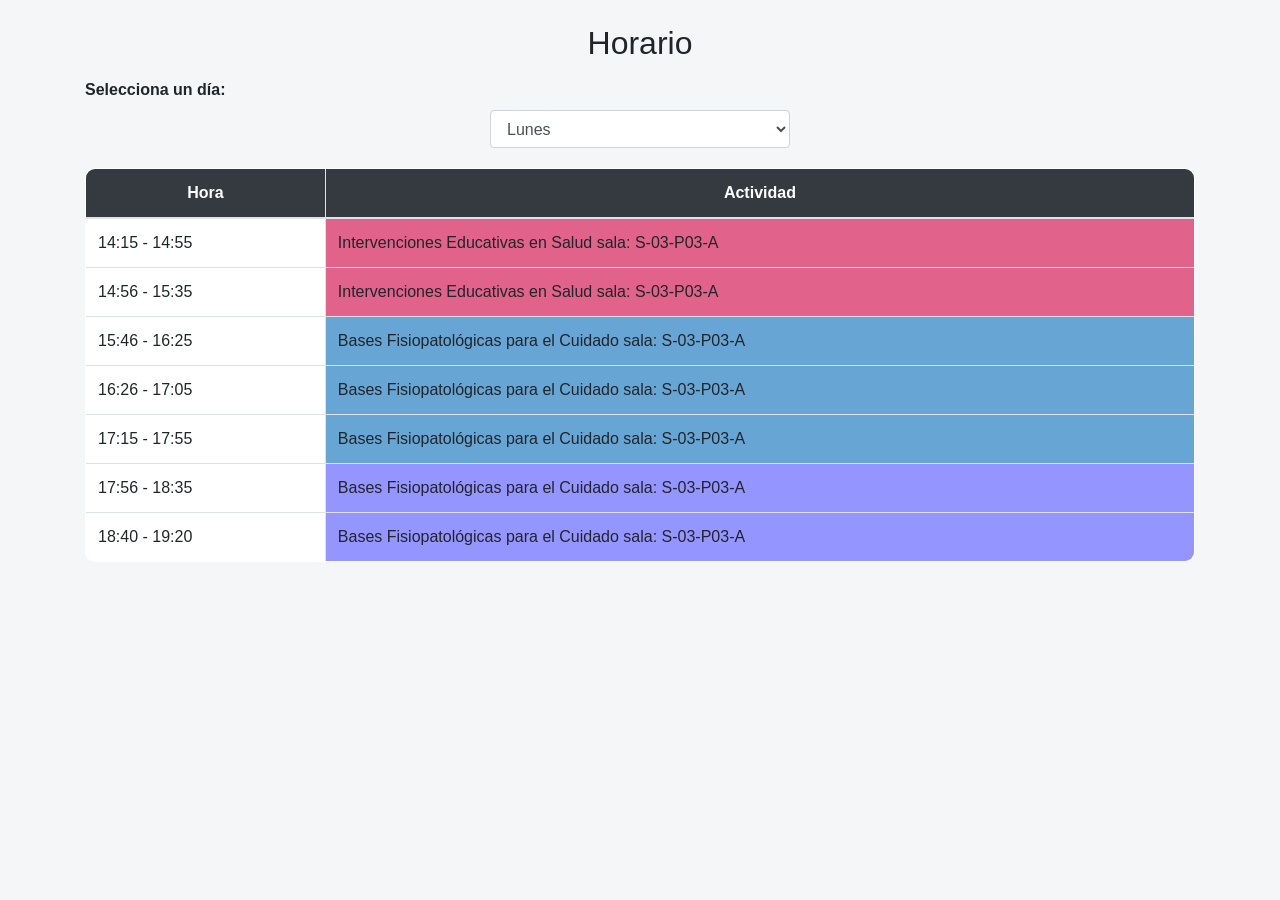
==== index.html @ 84e28de3 "Update and rename indexv6.html to index.html" ====
<!DOCTYPE html>
<html lang="es">
<head>
    <meta charset="UTF-8">
    <meta name="viewport" content="width=device-width, initial-scale=1.0">
    <title>Horario</title>
    <link href="https://stackpath.bootstrapcdn.com/bootstrap/4.5.2/css/bootstrap.min.css" rel="stylesheet">

    <style>
        body {
            background-color: #f4f6f8;
        }

        h1 {
            text-align: center;
            font-size: 2rem;
        }

        /* Contenedor tabla */
        .schedule-table {
            margin-top: 20px;
            border-radius: 10px;
            overflow: hidden;
            background: white;
        }

        thead th {
            background-color: #343a40;
            color: white;
            text-align: center;
        }

        tbody td {
            vertical-align: middle;
        }

        .no-schedule {
            color: red;
            text-align: center;
            margin-top: 20px;
            font-weight: bold;
        }

        /* Colores asignaturas */
        .intervenciones { background-color: #e1628b; }
        .intervenciones2 { background-color: #62e1c9; }
        .bases-fisiopatologicas { background-color: #67a6d4; }
        .bases2-fisiopatologicas { background-color: #9595ff; }
        .fundamentos-salud { background-color: #e1a557; }
        .ingles-basico { background-color: #a05cd4; }
        .proceso-enfermeria { background-color: #82ba6d; }
        .gestion-salud-mental {background-color: #c78a6b;}
        .gestion2-salud-mental {background-color: #82ba6d;}

        /* Selector optimizado para móviles */
        #daySelect {
            max-width: 300px;
            margin: 0 auto;
            font-size: 1rem;
        }

        /* Responsive: tarjetas en móviles */
        @media (max-width: 576px) {
            h1 {
                font-size: 1.5rem;
            }

            /* Centrar y compactar selector */
            .form-group {
                text-align: center;
            }
            #daySelect {
                font-size: 0.9rem;
                padding: 0.5rem;
            }

            /* Tabla en formato tarjetas */
            table, thead, tbody, th, td, tr {
                display: block;
                width: 100%;
            }
            thead {
                display: none;
            }
            tr {
                margin-bottom: 1rem;
                background: #fff;
                border-radius: 8px;
                padding: 0.8rem;
                box-shadow: 0 2px 6px rgba(0,0,0,0.1);
            }
            td {
                border: none;
                padding: 0.4rem 0;
                font-size: 0.95rem;
            }
            td:first-child {
                font-weight: bold;
                color: #333;
            }
        }
    </style>
</head>
<body>
    <div class="container">
        <header>
            <h1 class="mt-4">Horario</h1>
        </header>
        <main>
            <div class="form-group mt-3">
                <label for="daySelect"><strong>Selecciona un día:</strong></label>
                <select class="form-control" id="daySelect" onchange="updateSchedule()" aria-label="Selecciona un día de la semana">
                    <option value="lunes">Lunes</option>
                    <option value="martes">Martes</option>
                    <option value="miércoles">Miércoles</option>
                    <option value="jueves">Jueves</option>
                    <option value="viernes">Viernes</option>
                </select>
            </div>

            <table class="table table-bordered schedule-table" id="scheduleTable">
                <thead>
                    <tr>
                        <th>Hora</th>
                        <th>Actividad</th>
                    </tr>
                </thead>
                <tbody></tbody>
            </table>

            <div id="noScheduleMessage" class="no-schedule" style="display: none;">No hay actividades para este día.</div>
        </main>
    </div>

    <script>
        const schedules = {
            lunes: [
                { hora: "14:15 - 14:55", actividad: "Intervenciones Educativas en Salud sala: S-03-P03-A", clase: "intervenciones" },
                { hora: "14:56 - 15:35", actividad: "Intervenciones Educativas en Salud sala: S-03-P03-A", clase: "intervenciones" },
                { hora: "15:46 - 16:25", actividad: "Bases Fisiopatológicas para el Cuidado sala: S-03-P03-A", clase: "bases-fisiopatologicas" },
                { hora: "16:26 - 17:05", actividad: "Bases Fisiopatológicas para el Cuidado sala: S-03-P03-A", clase: "bases-fisiopatologicas" },
                { hora: "17:15 - 17:55", actividad: "Bases Fisiopatológicas para el Cuidado sala: S-03-P03-A", clase: "bases-fisiopatologicas" },
                { hora: "17:56 - 18:35", actividad: "Bases Fisiopatológicas para el Cuidado sala: S-03-P03-A", clase: "bases2-fisiopatologicas" },
                { hora: "18:40 - 19:20", actividad: "Bases Fisiopatológicas para el Cuidado sala: S-03-P03-A", clase: "bases2-fisiopatologicas" },
            ],
            martes: [
                { hora: "14:15 - 14:55", actividad: "Intervenciones Educativas en Salud sala: S-03-P03-A", clase: "intervenciones2" },
                { hora: "14:56 - 15:35", actividad: "Intervenciones Educativas en Salud sala: S-03-P03-A", clase: "intervenciones2" },
                { hora: "15:46 - 16:25", actividad: "Fundamentos en Salud Pública sala: S-03-P03-A", clase: "fundamentos-salud" },
                { hora: "16:26 - 17:05", actividad: "Fundamentos en Salud Pública sala: S-03-P03-A", clase: "fundamentos-salud" },
                { hora: "17:15 - 17:55", actividad: "Gestión del Cuidado en Salud Mental sala: S-03-P03-A", clase: "gestion-salud-mental" },
                { hora: "17:56 - 18:35", actividad: "Gestión del Cuidado en Salud Mental sala: S-03-P03-A", clase: "gestion-salud-mental" },
                { hora: "18:40 - 19:20", actividad: "Gestión del Cuidado en Salud Mental sala: S-03-P03-A", clase: "gestion-salud-mental" },
            ],
            miércoles: [
                { hora: "14:15 - 14:55", actividad: "Inglés Básico I sala: S-03-P05-A", clase: "ingles-basico" },
                { hora: "14:56 - 15:35", actividad: "Inglés Básico I sala: S-03-P05-A", clase: "ingles-basico" },
                { hora: "15:46 - 16:25", actividad: "Fundamentos en Salud Pública sala: S-02-P05-A", clase: "fundamentos-salud" },
                { hora: "16:26 - 17:05", actividad: "Fundamentos en Salud Pública sala: S-02-P05-A", clase: "fundamentos-salud" },
                { hora: "17:15 - 17:55", actividad: "Fundamentos en Salud Pública sala: S-02-P05-A", clase: "fundamentos-salud" },
            ],
            jueves: [
                { hora: "14:15 - 14:55", actividad: "Proceso de Enfermería sala: L-07-P06-A", clase: "proceso-enfermeria" },
                { hora: "14:56 - 15:35", actividad: "Proceso de Enfermería sala: L-07-P06-A", clase: "proceso-enfermeria" },
            ],
            viernes: [
                { hora: "14:15 - 14:55", actividad: "Inglés Básico I sala: S-03-P05-A", clase: "ingles-basico" },
                { hora: "14:56 - 15:35", actividad: "Inglés Básico I sala: S-03-P05-A", clase: "ingles-basico" },
                { hora: "15:46 - 16:25", actividad: "Bases Fisiopatológicas para el Cuidado sala: S-03-P05-A", clase: "bases-fisiopatologicas" },
                { hora: "16:26 - 17:05", actividad: "Bases Fisiopatológicas para el Cuidado sala: S-03-P05-A", clase: "bases-fisiopatologicas" },
                { hora: "17:15 - 17:55", actividad: "Gestión del Cuidado en Salud Mental sala: S-03-P05-A", clase: "gestion2-salud-mental" },
                { hora: "17:56 - 18:35", actividad: "Gestión del Cuidado en Salud Mental sala: S-03-P05-A", clase: "gestion2-salud-mental" },
            ],
        };

        function updateSchedule() {
        const selectedDay = document.getElementById('daySelect').value;
        const scheduleTableBody = document.getElementById('scheduleTable').getElementsByTagName('tbody')[0];
        const noScheduleMessage = document.getElementById('noScheduleMessage');
        scheduleTableBody.innerHTML = '';
        noScheduleMessage.style.display = 'none';

        if (schedules[selectedDay] && schedules[selectedDay].length > 0) {
            schedules[selectedDay].forEach(item => {
                const row = scheduleTableBody.insertRow();
                const cellHour = row.insertCell(0);
                const cellActivity = row.insertCell(1);
                cellHour.textContent = item.hora;
                cellActivity.textContent = item.actividad;
                cellActivity.classList.add(item.clase);
            });
        } else {
            noScheduleMessage.style.display = 'block';
        }
    }

    // Función para obtener el día actual y cargarlo
    window.onload = function () {
        const daysMap = {
            1: "lunes",
            2: "martes",
            3: "miércoles",
            4: "jueves",
            5: "viernes"
        };

        const today = new Date().getDay(); // 0 = domingo, 1 = lunes ...
        const currentDay = daysMap[today] || "lunes"; // si es sábado o domingo, por defecto lunes

        // Seleccionar el día actual en el <select>
        document.getElementById('daySelect').value = currentDay;

        // Mostrar horario del día actual
        updateSchedule();

    };
    </script>

    <script src="https://code.jquery.com/jquery-3.5.1.slim.min.js" defer></script>
    <script src="https://cdn.jsdelivr.net/npm/@popperjs/core@2.9.2/dist/umd/popper.min.js" defer></script>
    <script src="https://stackpath.bootstrapcdn.com/bootstrap/4.5.2/js/bootstrap.min.js" defer></script>
</body>
</html>
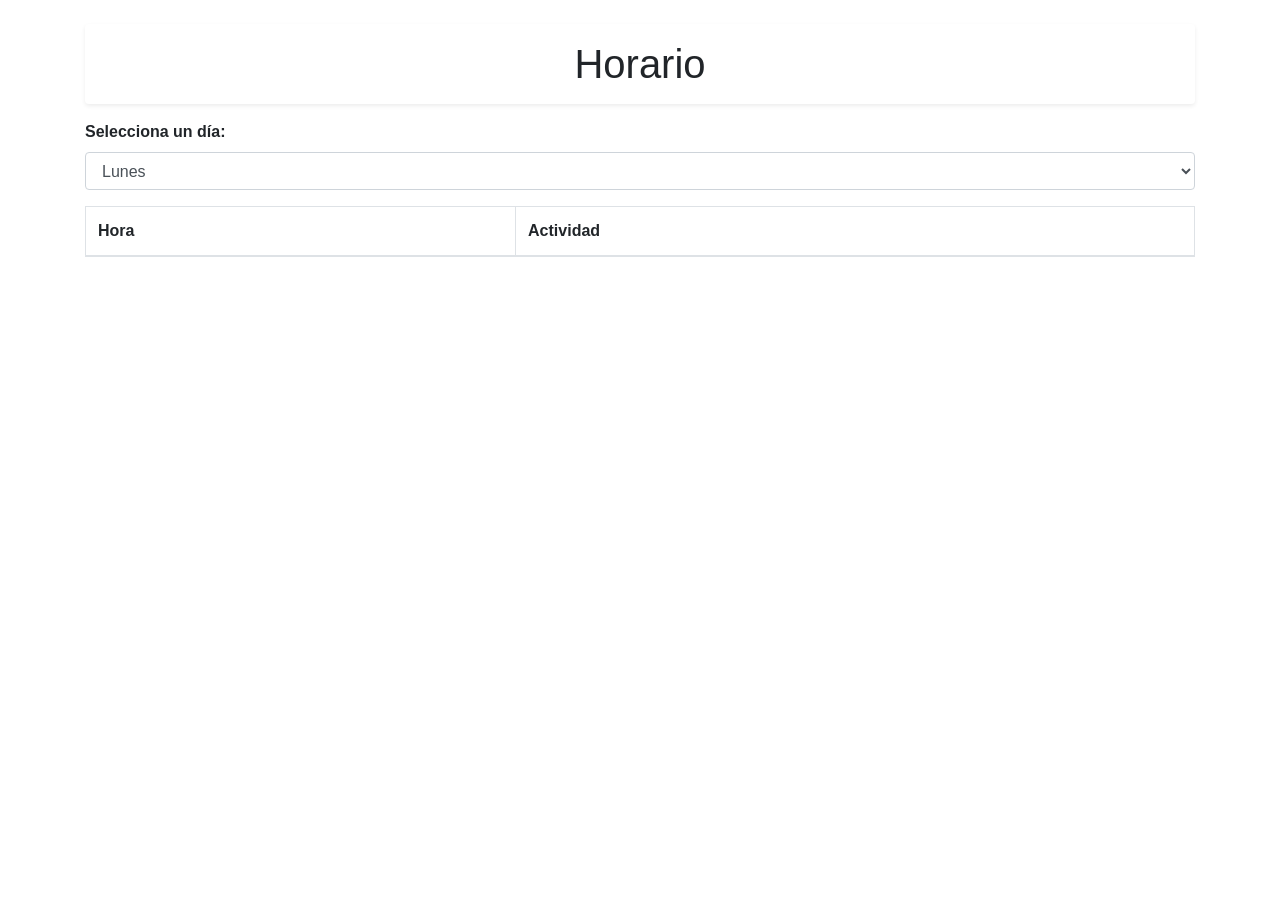
==== commit 729316ab: "Update index.html" ====
--- a/index.html
+++ b/index.html
@@ -5,106 +5,13 @@
     <meta name="viewport" content="width=device-width, initial-scale=1.0">
     <title>Horario</title>
     <link href="https://stackpath.bootstrapcdn.com/bootstrap/4.5.2/css/bootstrap.min.css" rel="stylesheet">
-
-    <style>
-        body {
-            background-color: #f4f6f8;
-        }
-
-        h1 {
-            text-align: center;
-            font-size: 2rem;
-        }
-
-        /* Contenedor tabla */
-        .schedule-table {
-            margin-top: 20px;
-            border-radius: 10px;
-            overflow: hidden;
-            background: white;
-        }
-
-        thead th {
-            background-color: #343a40;
-            color: white;
-            text-align: center;
-        }
-
-        tbody td {
-            vertical-align: middle;
-        }
-
-        .no-schedule {
-            color: red;
-            text-align: center;
-            margin-top: 20px;
-            font-weight: bold;
-        }
-
-        /* Colores asignaturas */
-        .intervenciones { background-color: #e1628b; }
-        .intervenciones2 { background-color: #62e1c9; }
-        .bases-fisiopatologicas { background-color: #67a6d4; }
-        .bases2-fisiopatologicas { background-color: #9595ff; }
-        .fundamentos-salud { background-color: #e1a557; }
-        .ingles-basico { background-color: #a05cd4; }
-        .proceso-enfermeria { background-color: #82ba6d; }
-        .gestion-salud-mental {background-color: #c78a6b;}
-        .gestion2-salud-mental {background-color: #82ba6d;}
-
-        /* Selector optimizado para móviles */
-        #daySelect {
-            max-width: 300px;
-            margin: 0 auto;
-            font-size: 1rem;
-        }
-
-        /* Responsive: tarjetas en móviles */
-        @media (max-width: 576px) {
-            h1 {
-                font-size: 1.5rem;
-            }
-
-            /* Centrar y compactar selector */
-            .form-group {
-                text-align: center;
-            }
-            #daySelect {
-                font-size: 0.9rem;
-                padding: 0.5rem;
-            }
-
-            /* Tabla en formato tarjetas */
-            table, thead, tbody, th, td, tr {
-                display: block;
-                width: 100%;
-            }
-            thead {
-                display: none;
-            }
-            tr {
-                margin-bottom: 1rem;
-                background: #fff;
-                border-radius: 8px;
-                padding: 0.8rem;
-                box-shadow: 0 2px 6px rgba(0,0,0,0.1);
-            }
-            td {
-                border: none;
-                padding: 0.4rem 0;
-                font-size: 0.95rem;
-            }
-            td:first-child {
-                font-weight: bold;
-                color: #333;
-            }
-        }
-    </style>
+    <link href="https://fonts.googleapis.com/css2?family=Poppins:wght@400;600&display=swap" rel="stylesheet">
+    <link rel="stylesheet" href="./styles.css">
 </head>
 <body>
     <div class="container">
-        <header>
-            <h1 class="mt-4">Horario</h1>
+        <header class="text-center mt-4 mb-3 p-3 bg-white shadow-sm rounded">
+            <h1 class="mb-0">Horario</h1>
         </header>
         <main>
             <div class="form-group mt-3">
@@ -132,89 +39,7 @@
         </main>
     </div>
 
-    <script>
-        const schedules = {
-            lunes: [
-                { hora: "14:15 - 14:55", actividad: "Intervenciones Educativas en Salud sala: S-03-P03-A", clase: "intervenciones" },
-                { hora: "14:56 - 15:35", actividad: "Intervenciones Educativas en Salud sala: S-03-P03-A", clase: "intervenciones" },
-                { hora: "15:46 - 16:25", actividad: "Bases Fisiopatológicas para el Cuidado sala: S-03-P03-A", clase: "bases-fisiopatologicas" },
-                { hora: "16:26 - 17:05", actividad: "Bases Fisiopatológicas para el Cuidado sala: S-03-P03-A", clase: "bases-fisiopatologicas" },
-                { hora: "17:15 - 17:55", actividad: "Bases Fisiopatológicas para el Cuidado sala: S-03-P03-A", clase: "bases-fisiopatologicas" },
-                { hora: "17:56 - 18:35", actividad: "Bases Fisiopatológicas para el Cuidado sala: S-03-P03-A", clase: "bases2-fisiopatologicas" },
-                { hora: "18:40 - 19:20", actividad: "Bases Fisiopatológicas para el Cuidado sala: S-03-P03-A", clase: "bases2-fisiopatologicas" },
-            ],
-            martes: [
-                { hora: "14:15 - 14:55", actividad: "Intervenciones Educativas en Salud sala: S-03-P03-A", clase: "intervenciones2" },
-                { hora: "14:56 - 15:35", actividad: "Intervenciones Educativas en Salud sala: S-03-P03-A", clase: "intervenciones2" },
-                { hora: "15:46 - 16:25", actividad: "Fundamentos en Salud Pública sala: S-03-P03-A", clase: "fundamentos-salud" },
-                { hora: "16:26 - 17:05", actividad: "Fundamentos en Salud Pública sala: S-03-P03-A", clase: "fundamentos-salud" },
-                { hora: "17:15 - 17:55", actividad: "Gestión del Cuidado en Salud Mental sala: S-03-P03-A", clase: "gestion-salud-mental" },
-                { hora: "17:56 - 18:35", actividad: "Gestión del Cuidado en Salud Mental sala: S-03-P03-A", clase: "gestion-salud-mental" },
-                { hora: "18:40 - 19:20", actividad: "Gestión del Cuidado en Salud Mental sala: S-03-P03-A", clase: "gestion-salud-mental" },
-            ],
-            miércoles: [
-                { hora: "14:15 - 14:55", actividad: "Inglés Básico I sala: S-03-P05-A", clase: "ingles-basico" },
-                { hora: "14:56 - 15:35", actividad: "Inglés Básico I sala: S-03-P05-A", clase: "ingles-basico" },
-                { hora: "15:46 - 16:25", actividad: "Fundamentos en Salud Pública sala: S-02-P05-A", clase: "fundamentos-salud" },
-                { hora: "16:26 - 17:05", actividad: "Fundamentos en Salud Pública sala: S-02-P05-A", clase: "fundamentos-salud" },
-                { hora: "17:15 - 17:55", actividad: "Fundamentos en Salud Pública sala: S-02-P05-A", clase: "fundamentos-salud" },
-            ],
-            jueves: [
-                { hora: "14:15 - 14:55", actividad: "Proceso de Enfermería sala: L-07-P06-A", clase: "proceso-enfermeria" },
-                { hora: "14:56 - 15:35", actividad: "Proceso de Enfermería sala: L-07-P06-A", clase: "proceso-enfermeria" },
-            ],
-            viernes: [
-                { hora: "14:15 - 14:55", actividad: "Inglés Básico I sala: S-03-P05-A", clase: "ingles-basico" },
-                { hora: "14:56 - 15:35", actividad: "Inglés Básico I sala: S-03-P05-A", clase: "ingles-basico" },
-                { hora: "15:46 - 16:25", actividad: "Bases Fisiopatológicas para el Cuidado sala: S-03-P05-A", clase: "bases-fisiopatologicas" },
-                { hora: "16:26 - 17:05", actividad: "Bases Fisiopatológicas para el Cuidado sala: S-03-P05-A", clase: "bases-fisiopatologicas" },
-                { hora: "17:15 - 17:55", actividad: "Gestión del Cuidado en Salud Mental sala: S-03-P05-A", clase: "gestion2-salud-mental" },
-                { hora: "17:56 - 18:35", actividad: "Gestión del Cuidado en Salud Mental sala: S-03-P05-A", clase: "gestion2-salud-mental" },
-            ],
-        };
-
-        function updateSchedule() {
-        const selectedDay = document.getElementById('daySelect').value;
-        const scheduleTableBody = document.getElementById('scheduleTable').getElementsByTagName('tbody')[0];
-        const noScheduleMessage = document.getElementById('noScheduleMessage');
-        scheduleTableBody.innerHTML = '';
-        noScheduleMessage.style.display = 'none';
-
-        if (schedules[selectedDay] && schedules[selectedDay].length > 0) {
-            schedules[selectedDay].forEach(item => {
-                const row = scheduleTableBody.insertRow();
-                const cellHour = row.insertCell(0);
-                const cellActivity = row.insertCell(1);
-                cellHour.textContent = item.hora;
-                cellActivity.textContent = item.actividad;
-                cellActivity.classList.add(item.clase);
-            });
-        } else {
-            noScheduleMessage.style.display = 'block';
-        }
-    }
-
-    // Función para obtener el día actual y cargarlo
-    window.onload = function () {
-        const daysMap = {
-            1: "lunes",
-            2: "martes",
-            3: "miércoles",
-            4: "jueves",
-            5: "viernes"
-        };
-
-        const today = new Date().getDay(); // 0 = domingo, 1 = lunes ...
-        const currentDay = daysMap[today] || "lunes"; // si es sábado o domingo, por defecto lunes
-
-        // Seleccionar el día actual en el <select>
-        document.getElementById('daySelect').value = currentDay;
-
-        // Mostrar horario del día actual
-        updateSchedule();
-
-    };
-    </script>
+    <script src="./app.js"></script>
 
     <script src="https://code.jquery.com/jquery-3.5.1.slim.min.js" defer></script>
     <script src="https://cdn.jsdelivr.net/npm/@popperjs/core@2.9.2/dist/umd/popper.min.js" defer></script>
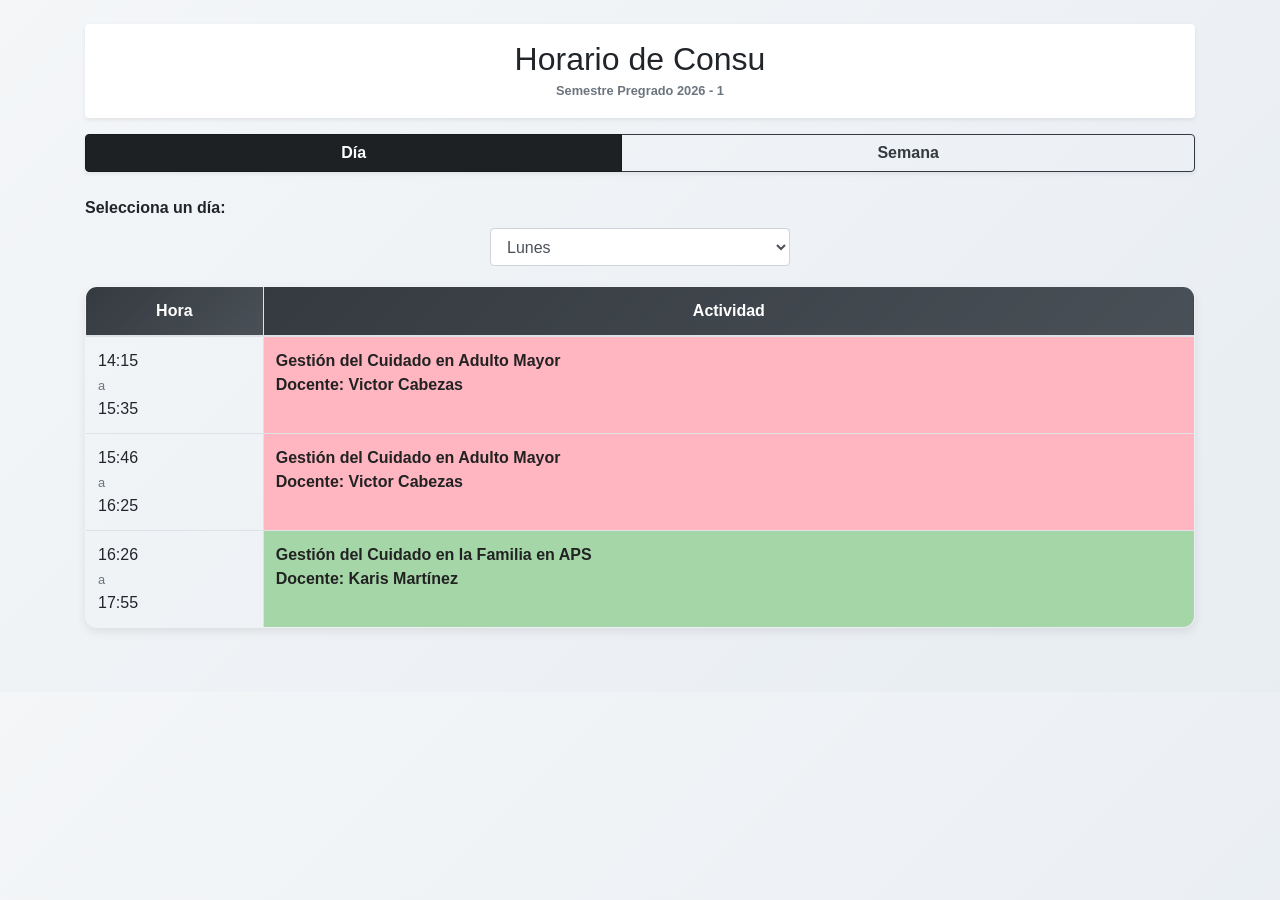
==== commit f6f19973: "Revise index.html for schedule display and layout Updated the title and added a semester label. Enha" ====
--- a/index.html
+++ b/index.html
@@ -3,39 +3,67 @@
 <head>
     <meta charset="UTF-8">
     <meta name="viewport" content="width=device-width, initial-scale=1.0">
-    <title>Horario</title>
+    <title>Horario Consu - Sto. Tomás</title>
     <link href="https://stackpath.bootstrapcdn.com/bootstrap/4.5.2/css/bootstrap.min.css" rel="stylesheet">
     <link href="https://fonts.googleapis.com/css2?family=Poppins:wght@400;600&display=swap" rel="stylesheet">
     <link rel="stylesheet" href="./styles.css">
 </head>
 <body>
-    <div class="container">
+    <div class="container pb-5">
         <header class="text-center mt-4 mb-3 p-3 bg-white shadow-sm rounded">
-            <h1 class="mb-0">Horario</h1>
+            <h1 class="mb-0">Horario de Consu</h1>
+            <small class="text-muted font-weight-bold">Semestre Pregrado 2026 - 1</small>
         </header>
-        <main>
-            <div class="form-group mt-3">
-                <label for="daySelect"><strong>Selecciona un día:</strong></label>
-                <select class="form-control" id="daySelect" onchange="updateSchedule()" aria-label="Selecciona un día de la semana">
-                    <option value="lunes">Lunes</option>
-                    <option value="martes">Martes</option>
-                    <option value="miércoles">Miércoles</option>
-                    <option value="jueves">Jueves</option>
-                    <option value="viernes">Viernes</option>
-                </select>
+
+        <div class="d-flex justify-content-center mb-4">
+            <div class="btn-group w-100 shadow-sm" role="group">
+                <button type="button" class="btn btn-dark active" id="viewDayBtn">Día</button>
+                <button type="button" class="btn btn-outline-dark" id="viewWeekBtn">Semana</button>
+            </div>
+        </div>
+
+        <main id="mainContent">
+            <div id="dayView">
+                <div class="form-group mt-3">
+                    <label for="daySelect"><strong>Selecciona un día:</strong></label>
+                    <select class="form-control" id="daySelect" aria-label="Selecciona un día de la semana">
+                        <option value="lunes">Lunes</option>
+                        <option value="martes">Martes</option>
+                        <option value="miércoles">Miércoles</option>
+                        <option value="jueves">Jueves</option>
+                        <option value="viernes">Viernes</option>
+                    </select>
+                </div>
+
+                <div id="dayScheduleContainer">
+                    <table class="table table-bordered schedule-table" id="scheduleTable">
+                        <thead>
+                            <tr>
+                                <th>Hora</th>
+                                <th>Actividad</th>
+                            </tr>
+                        </thead>
+                        <tbody>
+                            </tbody>
+                    </table>
+                </div>
             </div>
 
-            <table class="table table-bordered schedule-table" id="scheduleTable">
-                <thead>
-                    <tr>
-                        <th>Hora</th>
-                        <th>Actividad</th>
-                    </tr>
-                </thead>
-                <tbody></tbody>
-            </table>
+            <div id="weekView" style="display: none;">
+                <div class="d-flex justify-content-between align-items-center mb-3 p-2 bg-white rounded shadow-sm">
+                    <button class="btn btn-sm btn-outline-secondary" id="prevWeek">← Ant.</button>
+                    <div class="text-center">
+                        <span id="weekLabel" class="font-weight-bold d-block">Esta Semana</span>
+                        <button class="btn btn-link btn-sm p-0 text-primary" id="resetWeek" style="text-decoration:none; font-size: 0.8rem;">Volver a Hoy</button>
+                    </div>
+                    <button class="btn btn-sm btn-outline-secondary" id="nextWeek">Sig. →</button>
+                </div>
+                <div id="weeklyContainer"></div>
+            </div>
 
-            <div id="noScheduleMessage" class="no-schedule" style="display: none;">No hay actividades para este día.</div>
+            <div id="noScheduleMessage" class="no-schedule" style="display: none;">
+                No hay actividades programadas para este periodo.
+            </div>
         </main>
     </div>
 
--- a/styles.css
+++ b/styles.css
@@ -0,0 +1,164 @@
+body {
+    background: linear-gradient(135deg, #f4f6f8, #e8edf2);
+    font-family: "Poppins", sans-serif;
+}
+
+h1 {
+    text-align: center;
+    font-size: 2rem;
+}
+
+/* Contenedor tabla */
+.schedule-table {
+    margin-top: 20px;
+    border-radius: 12px;
+    overflow: hidden;
+    box-shadow: 0 4px 10px rgba(0,0,0,0.08);
+}
+
+.schedule-table td {
+    white-space: pre-line;
+}
+
+thead th {
+    background: linear-gradient(135deg, #343a40, #495057);
+    color: white;
+    text-align: center;
+}
+
+tbody td {
+    vertical-align: middle;
+}
+
+.schedule-table tbody tr {
+    transition: transform 0.2s ease, box-shadow 0.2s ease;
+}
+.schedule-table tbody tr:hover {
+    transform: scale(1.01);
+    box-shadow: 0 3px 6px rgba(0,0,0,0.1);
+}
+
+.no-schedule {
+    color: red;
+    text-align: center;
+    margin-top: 20px;
+    font-weight: bold;
+}
+
+/* Colores asignaturas */
+.intervenciones { background-color: #ffb6c1; color: #222; }
+.intervenciones2 { background-color: #a1f0dc; color: #222; }
+.bases-fisiopatologicas { background-color: #90caf9; color: #222; }
+.bases2-fisiopatologicas { background-color: #b39ddb; color: #222; }
+.fundamentos-salud { background-color: #ffd54f; color: #222; }
+.ingles-basico { background-color: #ce93d8; color: #222; }
+.proceso-enfermeria { background-color: #a5d6a7; color: #222; }
+.gestion-salud-mental, .gestion2-salud-mental { background-color: #ffcc80; color: #222; }
+
+/* ... Tus estilos anteriores se mantienen, añade o actualiza estos: ... */
+
+.btn-group .btn {
+    font-weight: 600;
+    transition: 0.3s;
+}
+
+/* Colores para materias 2026 */
+.adulto-mayor { background-color: #ffb6c1; color: #222; } /* Victor Cabezas */
+.hospitalizado { background-color: #90caf9; color: #222; } /* Madison Cid / Marylin Astete */
+.gestion-salud { background-color: #ffd54f; color: #222; } /* Nicole Muñoz */
+.familia-aps { background-color: #a5d6a7; color: #222; } /* Karis Martínez */
+
+/* Vista Semanal en Móvil */
+.week-day-card {
+    background: white;
+    margin-bottom: 15px;
+    border-radius: 10px;
+    padding: 10px;
+    border-left: 6px solid #343a40;
+    box-shadow: 0 2px 5px rgba(0,0,0,0.05);
+}
+
+.week-day-title {
+    font-weight: bold;
+    border-bottom: 1px solid #eee;
+    margin-bottom: 8px;
+    color: #333;
+    text-transform: capitalize;
+}
+
+.week-item {
+    font-size: 0.85rem;
+    padding: 4px 0;
+    display: flex;
+    justify-content: space-between;
+}
+
+.week-item .time { font-weight: 600; color: #555; margin-right: 10px; }
+
+
+
+/* Selector optimizado para móviles */
+#daySelect {
+    max-width: 300px;
+    margin: 0 auto;
+    font-size: 1rem;
+}
+
+/* Responsive: tarjetas en móviles */
+@media (max-width: 576px) {
+    h1 {
+        font-size: 1.5rem;
+    }
+
+    /* Centrar y compactar selector */
+    .form-group {
+        text-align: center;
+    }
+
+    #daySelect {
+        font-size: 0.9rem;
+        padding: 0.5rem;
+    }
+
+    /* Tabla en formato tarjetas */
+    table,
+    thead,
+    tbody,
+    th,
+    td,
+    tr {
+        display: block;
+        width: 100%;
+    }
+
+    thead {
+        display: none;
+    }
+
+    tr {
+        position: relative;
+        border-left: 5px solid #007bff;
+    }
+    td:first-child::before {
+        content: "🕒 ";
+    }
+
+    tr {
+        margin-bottom: 1rem;
+        background: #fff;
+        border-radius: 8px;
+        padding: 0.8rem;
+        box-shadow: 0 2px 6px rgba(0, 0, 0, 0.1);
+    }
+
+    td {
+        border: none;
+        padding: 0.4rem 0;
+        font-size: 0.95rem;
+    }
+
+    td:first-child {
+        font-weight: bold;
+        color: #333;
+    }
+}
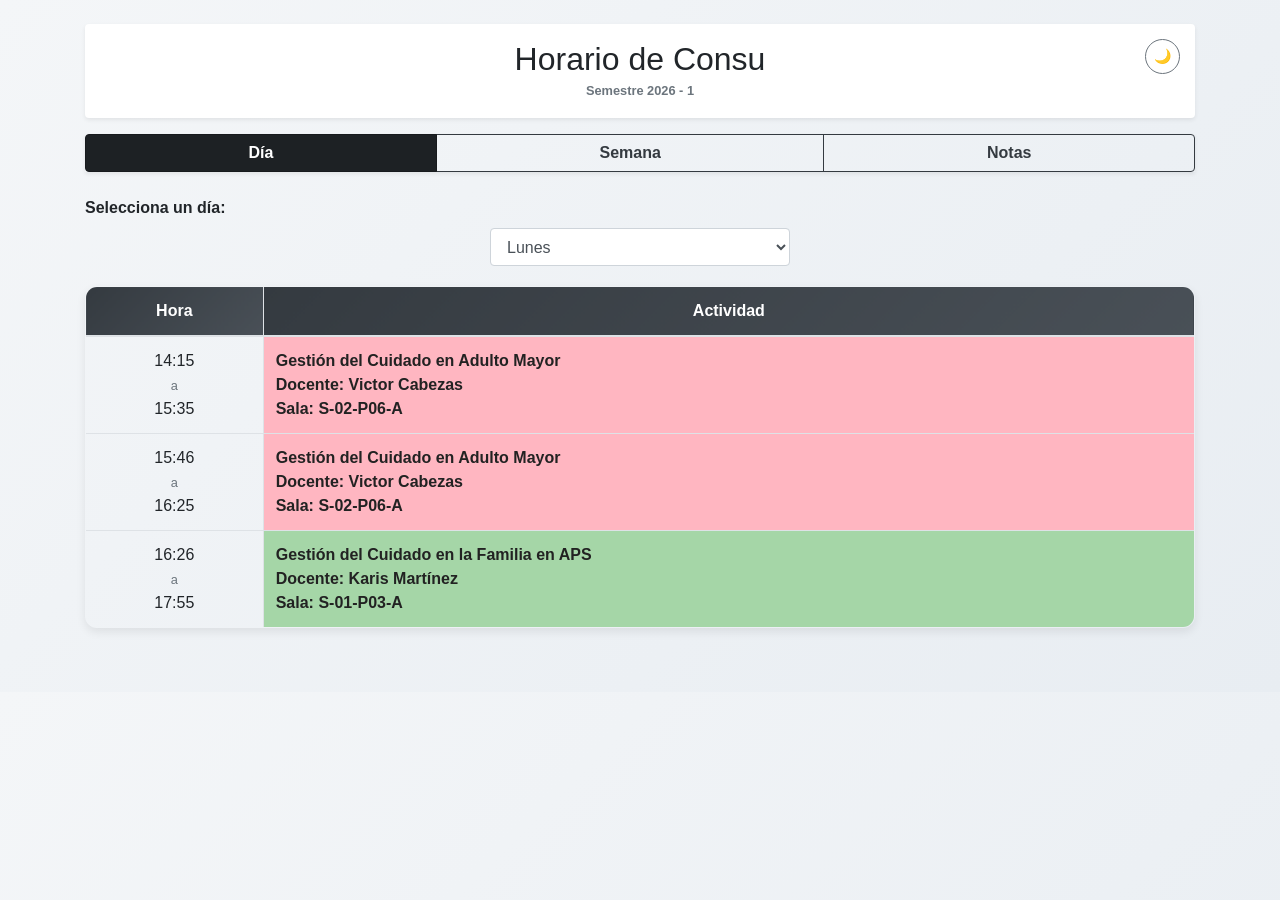
==== commit 74b29287: "agregar calculadora de notas" ====
--- a/index.html
+++ b/index.html
@@ -10,15 +10,20 @@
 </head>
 <body>
     <div class="container pb-5">
-        <header class="text-center mt-4 mb-3 p-3 bg-white shadow-sm rounded">
+        <header class="text-center mt-4 mb-3 p-3 bg-white shadow-sm rounded position-relative" id="mainHeader">
             <h1 class="mb-0">Horario de Consu</h1>
-            <small class="text-muted font-weight-bold">Semestre Pregrado 2026 - 1</small>
+            <small class="text-muted font-weight-bold">Semestre 2026 - 1</small>
+            
+            <button id="themeToggle" class="btn btn-sm btn-outline-secondary position-absolute" style="top: 15px; right: 15px; border-radius: 50%; width: 35px; height: 35px; padding: 0;">
+                🌙
+            </button>
         </header>
 
         <div class="d-flex justify-content-center mb-4">
             <div class="btn-group w-100 shadow-sm" role="group">
                 <button type="button" class="btn btn-dark active" id="viewDayBtn">Día</button>
                 <button type="button" class="btn btn-outline-dark" id="viewWeekBtn">Semana</button>
+                <button type="button" class="btn btn-outline-dark" id="viewGradesBtn">Notas</button>
             </div>
         </div>
 
@@ -43,8 +48,7 @@
                                 <th>Actividad</th>
                             </tr>
                         </thead>
-                        <tbody>
-                            </tbody>
+                        <tbody></tbody>
                     </table>
                 </div>
             </div>
@@ -61,6 +65,224 @@
                 <div id="weeklyContainer"></div>
             </div>
 
+            <div id="gradesView" style="display: none;">
+                
+                <div class="form-group mt-3">
+                    <label for="subjectSelect" class="text-secondary" style="font-size: 0.9rem; font-weight: 600; text-transform: uppercase;">Asignatura:</label>
+                    <select class="form-control font-weight-bold shadow-sm border-0" id="subjectSelect" style="border-radius: 10px; background-color: #fff; height: 45px;">
+                        <option value="calc-adulto-hosp">Adulto y AM Hospitalizado</option>
+                        <option value="calc-gestion-salud">Gestión en Salud</option>
+                        <option value="calc-familia-aps">Gestión Familia APS</option>
+                        <option value="calc-adulto-mayor">Gestión Adulto Mayor</option>
+                    </select>
+                </div>
+
+                <div id="calc-adulto-hosp" class="calc-container">
+                    <div class="card calc-card border-0 mt-3" style="border-top: 5px solid #90caf9;">
+                        <div class="card-body p-3">
+                            <h5 class="card-title font-weight-bold text-center mb-0">Adulto y AM Hosp.</h5>
+                            
+                            <div class="section-title">Cátedra <span class="nota-badge">60%</span></div>
+                            <div class="notas-list shadow-sm">
+                                <div class="nota-row">
+                                    <span class="nota-label">Ev 1 <span class="nota-badge">20%</span></span>
+                                    <input type="number" class="form-control nota-input" id="ah_c_e1" placeholder="-">
+                                </div>
+                                <div class="nota-row">
+                                    <span class="nota-label">Ev 2 <span class="nota-badge">25%</span></span>
+                                    <input type="number" class="form-control nota-input" id="ah_c_e2" placeholder="-">
+                                </div>
+                                <div class="nota-row">
+                                    <span class="nota-label">Ev 3 <span class="nota-badge">25%</span></span>
+                                    <input type="number" class="form-control nota-input" id="ah_c_e3" placeholder="-">
+                                </div>
+                                <div class="nota-row">
+                                    <span class="nota-label">Ev 4 <span class="nota-badge">20%</span></span>
+                                    <input type="number" class="form-control nota-input" id="ah_c_e4" placeholder="-">
+                                </div>
+                                <div class="nota-row">
+                                    <span class="nota-label">Caso <span class="nota-badge">10%</span></span>
+                                    <input type="number" class="form-control nota-input" id="ah_c_caso" placeholder="-">
+                                </div>
+                            </div>
+
+                            <div class="section-title">Simulación <span class="nota-badge">10%</span></div>
+                            <div class="notas-list shadow-sm">
+                                <div class="nota-row">
+                                    <span class="nota-label">Sim 1 <span class="nota-badge">50%</span></span>
+                                    <input type="number" class="form-control nota-input" id="ah_s_1" placeholder="-">
+                                </div>
+                                <div class="nota-row">
+                                    <span class="nota-label">Sim 2 <span class="nota-badge">50%</span></span>
+                                    <input type="number" class="form-control nota-input" id="ah_s_2" placeholder="-">
+                                </div>
+                            </div>
+
+                            <div class="section-title">Terreno <span class="nota-badge">30%</span></div>
+                            <div class="notas-list shadow-sm">
+                                <div class="nota-row">
+                                    <span class="nota-label">Pauta <span class="nota-badge">100%</span></span>
+                                    <input type="number" class="form-control nota-input" id="ah_t_1" placeholder="-">
+                                </div>
+                            </div>
+
+                            <div class="section-title text-warning">Examen Final <span class="nota-badge bg-warning text-dark">30%</span></div>
+                            <div class="notas-list shadow-sm" style="border: 1px solid #ffeeba;">
+                                <div class="nota-row">
+                                    <span class="nota-label">Nota Examen</span>
+                                    <input type="number" class="form-control nota-input border-warning" id="ah_examen" placeholder="-">
+                                </div>
+                            </div>
+
+                            <div class="alert resultado-box p-3 text-center shadow-sm">
+                                <div class="mb-1 text-secondary"><strong>Presentación (70%): </strong> <span id="ah_res_pres" class="badge badge-light p-1" style="font-size: 1rem;">-</span></div>
+                                <div class="text-primary mt-2" style="font-size: 1.3rem;"><strong>NOTA FINAL: <span id="ah_res_final">-</span></strong><span id="ah_eximida" class="d-block"></span></div>
+                            </div>
+                        </div>
+                    </div>
+                </div>
+
+                <div id="calc-gestion-salud" class="calc-container" style="display: none;">
+                    <div class="card calc-card border-0 mt-3" style="border-top: 5px solid #ffd54f;">
+                        <div class="card-body p-3">
+                            <h5 class="card-title font-weight-bold text-center mb-0">Gestión en Salud</h5>
+                            
+                            <div class="section-title">Notas Presentación <span class="nota-badge">70%</span></div>
+                            <div class="notas-list shadow-sm">
+                                <div class="nota-row">
+                                    <span class="nota-label">Prueba 1 <span class="nota-badge">30%</span></span>
+                                    <input type="number" class="form-control nota-input" id="gs_p1" placeholder="-">
+                                </div>
+                                <div class="nota-row">
+                                    <span class="nota-label">Seminario 2 <span class="nota-badge">15%</span></span>
+                                    <input type="number" class="form-control nota-input" id="gs_s2" placeholder="-">
+                                </div>
+                                <div class="nota-row">
+                                    <span class="nota-label">Prueba 2 <span class="nota-badge">25%</span></span>
+                                    <input type="number" class="form-control nota-input" id="gs_p2" placeholder="-">
+                                </div>
+                                <div class="nota-row">
+                                    <span class="nota-label">Prueba 3 <span class="nota-badge">30%</span></span>
+                                    <input type="number" class="form-control nota-input" id="gs_p3" placeholder="-">
+                                </div>
+                            </div>
+
+                            <div class="section-title text-warning">Examen Final <span class="nota-badge bg-warning text-dark">30%</span></div>
+                            <div class="notas-list shadow-sm" style="border: 1px solid #ffeeba;">
+                                <div class="nota-row">
+                                    <span class="nota-label">Nota Examen</span>
+                                    <input type="number" class="form-control nota-input border-warning" id="gs_examen" placeholder="-">
+                                </div>
+                            </div>
+
+                            <div class="alert resultado-box p-3 text-center shadow-sm">
+                                <div class="mb-1 text-secondary"><strong>Presentación (70%): </strong> <span id="gs_res_pres" class="badge badge-light p-1" style="font-size: 1rem;">-</span></div>
+                                <div class="text-primary mt-2" style="font-size: 1.3rem;"><strong>NOTA FINAL: <span id="gs_res_final">-</span></strong><span id="gs_eximida" class="d-block"></span></div>
+                            </div>
+                        </div>
+                    </div>
+                </div>
+
+                <div id="calc-familia-aps" class="calc-container" style="display: none;">
+                    <div class="card calc-card border-0 mt-3" style="border-top: 5px solid #a5d6a7;">
+                        <div class="card-body p-3">
+                            <h5 class="card-title font-weight-bold text-center mb-0">Gestión Familia APS</h5>
+                            
+                            <div class="section-title">Cátedra <span class="nota-badge">60%</span></div>
+                            <div class="notas-list shadow-sm">
+                                <div class="nota-row">
+                                    <span class="nota-label">Prueba 1 <span class="nota-badge">20%</span></span>
+                                    <input type="number" class="form-control nota-input" id="fa_c_p1" placeholder="-">
+                                </div>
+                                <div class="nota-row">
+                                    <span class="nota-label">Estudio Fam. <span class="nota-badge">30%</span></span>
+                                    <input type="number" class="form-control nota-input" id="fa_c_estudio" placeholder="-">
+                                </div>
+                                <div class="nota-row">
+                                    <span class="nota-label">Prueba 2 <span class="nota-badge">50%</span></span>
+                                    <input type="number" class="form-control nota-input" id="fa_c_p2" placeholder="-">
+                                </div>
+                            </div>
+
+                            <div class="section-title">Simulación <span class="nota-badge">10%</span></div>
+                            <div class="notas-list shadow-sm">
+                                <div class="nota-row">
+                                    <span class="nota-label">Taller VDI <span class="nota-badge">100%</span></span>
+                                    <input type="number" class="form-control nota-input" id="fa_s_1" placeholder="-">
+                                </div>
+                            </div>
+
+                            <div class="section-title">Terreno <span class="nota-badge">30%</span></div>
+                            <div class="notas-list shadow-sm">
+                                <div class="nota-row">
+                                    <span class="nota-label">Pauta Eval. <span class="nota-badge">100%</span></span>
+                                    <input type="number" class="form-control nota-input" id="fa_t_1" placeholder="-">
+                                </div>
+                            </div>
+
+                            <div class="section-title text-warning">Examen Final <span class="nota-badge bg-warning text-dark">30%</span></div>
+                            <div class="notas-list shadow-sm" style="border: 1px solid #ffeeba;">
+                                <div class="nota-row">
+                                    <span class="nota-label">Nota Examen</span>
+                                    <input type="number" class="form-control nota-input border-warning" id="fa_examen" placeholder="-">
+                                </div>
+                            </div>
+
+                            <div class="alert resultado-box p-3 text-center shadow-sm">
+                                <div class="mb-1 text-secondary"><strong>Presentación (70%): </strong> <span id="fa_res_pres" class="badge badge-light p-1" style="font-size: 1rem;">-</span></div>
+                                <div class="text-primary mt-2" style="font-size: 1.3rem;"><strong>NOTA FINAL: <span id="fa_res_final">-</span></strong><span id="fa_eximida" class="d-block"></span></div>
+                            </div>
+                        </div>
+                    </div>
+                </div>
+
+                <div id="calc-adulto-mayor" class="calc-container" style="display: none;">
+                    <div class="card calc-card border-0 mt-3" style="border-top: 5px solid #ffb6c1;">
+                        <div class="card-body p-3">
+                            <h5 class="card-title font-weight-bold text-center mb-0">Gestión Adulto Mayor</h5>
+                            
+                            <div class="section-title">Notas Presentación <span class="nota-badge">70%</span></div>
+                            <div class="notas-list shadow-sm">
+                                <div class="nota-row">
+                                    <span class="nota-label">Prueba 1 <span class="nota-badge">15%</span></span>
+                                    <input type="number" class="form-control nota-input" id="am_p1" placeholder="-">
+                                </div>
+                                <div class="nota-row">
+                                    <span class="nota-label">Prueba 2 <span class="nota-badge">20%</span></span>
+                                    <input type="number" class="form-control nota-input" id="am_p2" placeholder="-">
+                                </div>
+                                <div class="nota-row">
+                                    <span class="nota-label">Trabajo EMPA <span class="nota-badge">25%</span></span>
+                                    <input type="number" class="form-control nota-input" id="am_empa" placeholder="-">
+                                </div>
+                                <div class="nota-row">
+                                    <span class="nota-label">Infografía <span class="nota-badge">10%</span></span>
+                                    <input type="number" class="form-control nota-input" id="am_info" placeholder="-">
+                                </div>
+                                <div class="nota-row">
+                                    <span class="nota-label">Prueba 3 <span class="nota-badge">30%</span></span>
+                                    <input type="number" class="form-control nota-input" id="am_p3" placeholder="-">
+                                </div>
+                            </div>
+
+                            <div class="section-title text-warning">Examen Final <span class="nota-badge bg-warning text-dark">30%</span></div>
+                            <div class="notas-list shadow-sm" style="border: 1px solid #ffeeba;">
+                                <div class="nota-row">
+                                    <span class="nota-label">Nota Examen</span>
+                                    <input type="number" class="form-control nota-input border-warning" id="am_examen" placeholder="-">
+                                </div>
+                            </div>
+
+                            <div class="alert resultado-box p-3 text-center shadow-sm">
+                                <div class="mb-1 text-secondary"><strong>Presentación (70%): </strong> <span id="am_res_pres" class="badge badge-light p-1" style="font-size: 1rem;">-</span></div>
+                                <div class="text-primary mt-2" style="font-size: 1.3rem;"><strong>NOTA FINAL: <span id="am_res_final">-</span></strong><span id="am_eximida" class="d-block"></span></div>
+                            </div>
+                        </div>
+                    </div>
+                </div>
+
+            </div>
+
             <div id="noScheduleMessage" class="no-schedule" style="display: none;">
                 No hay actividades programadas para este periodo.
             </div>
@@ -68,7 +290,6 @@
     </div>
 
     <script src="./app.js"></script>
-
     <script src="https://code.jquery.com/jquery-3.5.1.slim.min.js" defer></script>
     <script src="https://cdn.jsdelivr.net/npm/@popperjs/core@2.9.2/dist/umd/popper.min.js" defer></script>
     <script src="https://stackpath.bootstrapcdn.com/bootstrap/4.5.2/js/bootstrap.min.js" defer></script>
